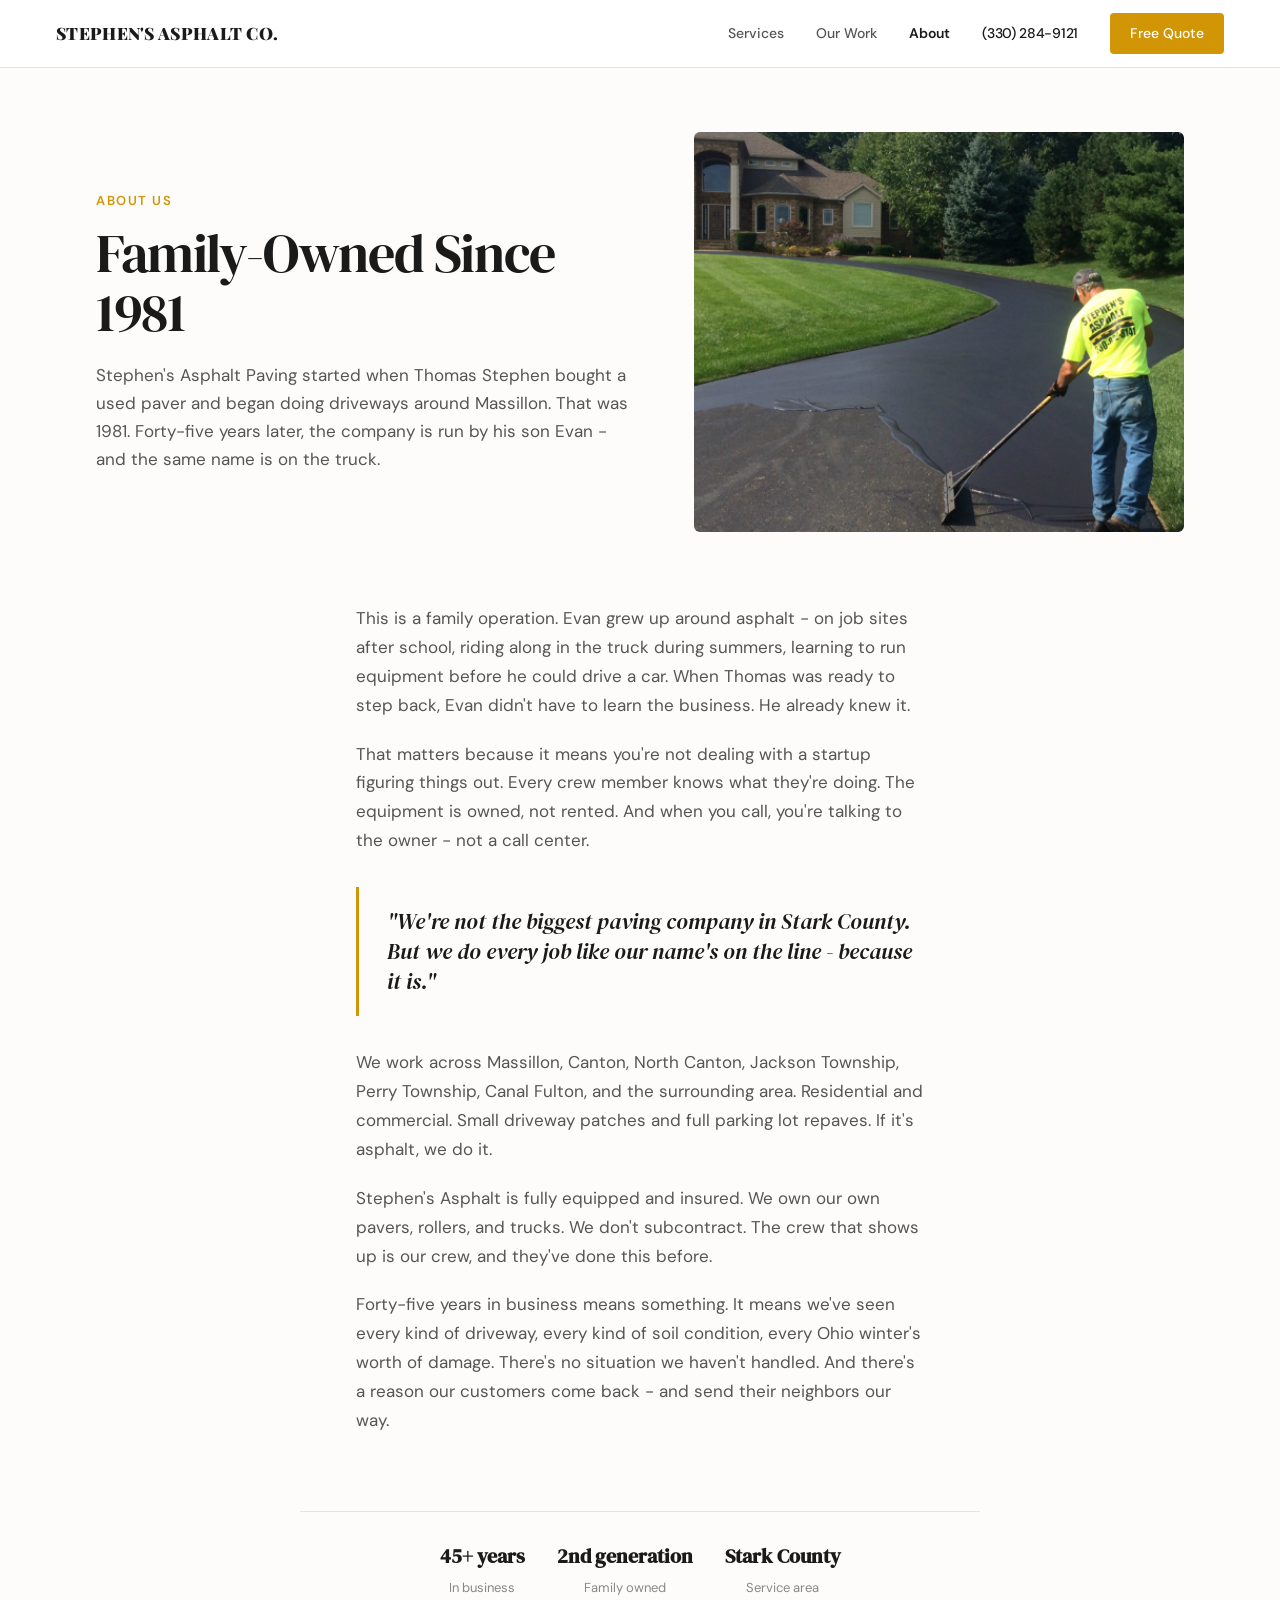
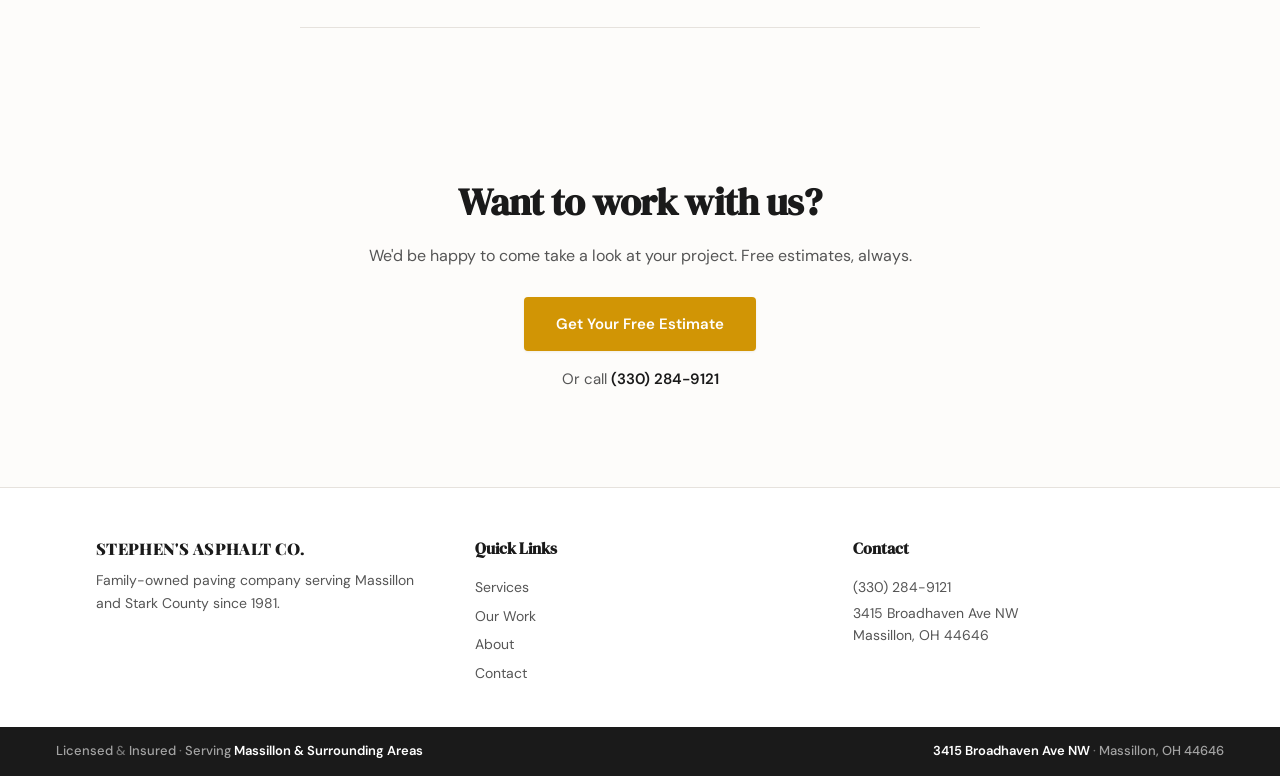
==== about.html @ 7da73d33 "Stephen's Asphalt Paving website" ====
<!DOCTYPE html>
<html lang="en">
<head>
  <meta charset="UTF-8">
  <meta name="viewport" content="width=device-width, initial-scale=1">
  <title>About Us | Stephen's Asphalt Paving - Family Owned Since 1981</title>
  <meta name="description" content="Stephen's Asphalt Paving has been family-owned since 1981. Now in our second generation, we pave driveways and parking lots across Massillon and Stark County, OH.">
  <meta name="robots" content="index, follow">

  <meta property="og:title" content="About Stephen's Asphalt Paving">
  <meta property="og:description" content="Family-owned since 1981. Two generations of asphalt paving in Massillon, OH.">

  <link rel="preconnect" href="https://fonts.googleapis.com">
  <link rel="preconnect" href="https://fonts.gstatic.com" crossorigin>
  <link href="https://fonts.googleapis.com/css2?family=DM+Sans:ital,opsz,wght@0,9..40,400;0,9..40,500;0,9..40,600;0,9..40,700;1,9..40,400&family=DM+Serif+Display&family=Playfair+Display:wght@700;800;900&display=swap" rel="stylesheet">
  <link rel="stylesheet" href="css/styles.css">
</head>
<body>

  <!-- NAV -->
  <nav class="nav">
    <a href="index.html" class="nav-brand">Stephen's Asphalt Co.</a>
    <div class="nav-links">
      <a href="services.html">Services</a>
      <a href="gallery.html">Our Work</a>
      <a href="about.html" class="active">About</a>
      <a href="tel:+13302849121" class="nav-phone">(330) 284-9121</a>
      <a href="contact.html" class="nav-cta">Free Quote</a>
    </div>
    <div class="nav-mobile-controls">
      <a href="tel:+13302849121" class="nav-mobile-phone">(330) 284-9121</a>
      <button class="hamburger" aria-label="Menu"><span></span><span></span><span></span></button>
    </div>
  </nav>
  <div class="nav-panel-overlay"></div>
  <div class="nav-panel">
    <a href="services.html">Services</a>
    <a href="gallery.html">Our Work</a>
    <a href="about.html">About</a>
    <a href="contact.html">Contact</a>
    <div class="nav-panel-phone">
      <a href="tel:+13302849121">(330) 284-9121</a>
      <a href="contact.html" class="btn-primary">Get Free Quote</a>
    </div>
  </div>

  <main>

    <!-- ABOUT INTRO -->
    <section class="container">
      <div class="about-intro reveal">
        <div class="about-intro-text">
          <div class="label">About Us</div>
          <h1>Family-Owned Since 1981</h1>
          <p>Stephen's Asphalt Paving started when Thomas Stephen bought a used paver and began doing driveways around Massillon. That was 1981. Forty-five years later, the company is run by his son Evan - and the same name is on the truck.</p>
        </div>
        <div class="about-intro-photo">
          <img src="img/photo-3.png" alt="Stephen's Asphalt crew member in branded shirt working on a driveway" loading="lazy">
        </div>
      </div>
    </section>


    <!-- STORY -->
    <section class="about-story reveal">
      <p>This is a family operation. Evan grew up around asphalt - on job sites after school, riding along in the truck during summers, learning to run equipment before he could drive a car. When Thomas was ready to step back, Evan didn't have to learn the business. He already knew it.</p>

      <p>That matters because it means you're not dealing with a startup figuring things out. Every crew member knows what they're doing. The equipment is owned, not rented. And when you call, you're talking to the owner - not a call center.</p>

      <blockquote>
        <p>"We're not the biggest paving company in Stark County. But we do every job like our name's on the line - because it is."</p>
      </blockquote>

      <p>We work across Massillon, Canton, North Canton, Jackson Township, Perry Township, Canal Fulton, and the surrounding area. Residential and commercial. Small driveway patches and full parking lot repaves. If it's asphalt, we do it.</p>

      <p>Stephen's Asphalt is fully equipped and insured. We own our own pavers, rollers, and trucks. We don't subcontract. The crew that shows up is our crew, and they've done this before.</p>

      <p>Forty-five years in business means something. It means we've seen every kind of driveway, every kind of soil condition, every Ohio winter's worth of damage. There's no situation we haven't handled. And there's a reason our customers come back - and send their neighbors our way.</p>
    </section>


    <!-- BY THE NUMBERS -->
    <div class="about-numbers reveal">
      <div class="about-number">
        <strong>45+ years</strong>
        <span>In business</span>
      </div>
      <div class="about-number">
        <strong>2nd generation</strong>
        <span>Family owned</span>
      </div>
      <div class="about-number">
        <strong>Stark County</strong>
        <span>Service area</span>
      </div>
    </div>


    <!-- FINAL CTA -->
    <section class="final-cta reveal">
      <div class="container">
        <h2>Want to work with us?</h2>
        <p>We'd be happy to come take a look at your project. Free estimates, always.</p>
        <a href="contact.html" class="btn-primary">Get Your Free Estimate</a>
        <div class="phone-fallback">
          Or call <a href="tel:+13302849121">(330) 284-9121</a>
        </div>
      </div>
    </section>

  </main>

  <!-- FOOTER -->
  <footer class="footer">
    <div class="container">
      <div class="footer-grid">
        <div class="footer-col">
          <div class="footer-brand">Stephen's Asphalt Co.</div>
          <p>Family-owned paving company serving Massillon and Stark County since 1981.</p>
        </div>
        <div class="footer-col">
          <h4>Quick Links</h4>
          <a href="services.html">Services</a>
          <a href="gallery.html">Our Work</a>
          <a href="about.html">About</a>
          <a href="contact.html">Contact</a>
        </div>
        <div class="footer-col">
          <h4>Contact</h4>
          <p><a href="tel:+13302849121">(330) 284-9121</a></p>
          <p>3415 Broadhaven Ave NW<br>Massillon, OH 44646</p>
        </div>
      </div>
    </div>
  </footer>
  <div class="bottom-bar">
    <div>Licensed <span>&amp;</span> Insured <span>&middot;</span> Serving <strong>Massillon &amp; Surrounding Areas</strong></div>
    <div><strong>3415 Broadhaven Ave NW</strong> <span>&middot;</span> Massillon, OH 44646</div>
  </div>

  <div class="sticky-call" id="stickyCall">
    <a href="tel:+13302849121">
      <svg width="18" height="18" viewBox="0 0 24 24" fill="none" stroke="currentColor" stroke-width="2" stroke-linecap="round" stroke-linejoin="round"><path d="M22 16.92v3a2 2 0 0 1-2.18 2 19.79 19.79 0 0 1-8.63-3.07 19.5 19.5 0 0 1-6-6 19.79 19.79 0 0 1-3.07-8.67A2 2 0 0 1 4.11 2h3a2 2 0 0 1 2 1.72 12.84 12.84 0 0 0 .7 2.81 2 2 0 0 1-.45 2.11L8.09 9.91a16 16 0 0 0 6 6l1.27-1.27a2 2 0 0 1 2.11-.45 12.84 12.84 0 0 0 2.81.7A2 2 0 0 1 22 16.92z"/></svg>
      Call (330) 284-9121
    </a>
  </div>

  <script src="js/main.js" defer></script>
</body>
</html>
---- css/styles.css ----
/* ============================================================
   STEPHEN'S ASPHALT PAVING - Design System
   Vibe: Editorial Luxury | Warm cream + gold accent
   Typography: DM Serif Display (headlines) + DM Sans (body)
   ============================================================ */

/* --- RESET --- */
*, *::before, *::after {
  margin: 0;
  padding: 0;
  box-sizing: border-box;
}

:root {
  /* Colors */
  --accent: #D19505;
  --accent-hover: #b8830a;
  --accent-faint: rgba(209, 149, 5, 0.08);
  --dark: #1a1a1a;
  --text: #2d2d2d;
  --text-mid: #555;
  --text-light: #888;
  --warm-white: #fdfcfa;
  --white: #ffffff;
  --border: #e6e2dd;
  --border-light: #f0ece7;

  /* Shadows - gold-tinted, multi-layer */
  --shadow-sm: 0 1px 3px rgba(0,0,0,0.05), 0 1px 2px rgba(209,149,5,0.03);
  --shadow-md: 0 4px 16px rgba(0,0,0,0.07), 0 2px 6px rgba(209,149,5,0.05);
  --shadow-lg: 0 12px 40px rgba(0,0,0,0.09), 0 4px 12px rgba(209,149,5,0.06);

  /* Typography */
  --font-brand: 'Playfair Display', Georgia, serif;
  --font-serif: 'DM Serif Display', Georgia, serif;
  --font-sans: 'DM Sans', -apple-system, system-ui, sans-serif;

  /* Spacing (8px base) */
  --sp-1: 8px;
  --sp-2: 16px;
  --sp-3: 24px;
  --sp-4: 32px;
  --sp-5: 40px;
  --sp-6: 48px;
  --sp-8: 64px;
  --sp-10: 80px;
  --sp-12: 96px;

  /* Layout */
  --container-max: 1200px;
  --container-pad: 24px;
  --nav-height: 64px;
}

html {
  scroll-behavior: smooth;
}

body {
  font-family: var(--font-sans);
  color: var(--text);
  background: var(--warm-white);
  -webkit-font-smoothing: antialiased;
  -moz-osx-font-smoothing: grayscale;
  line-height: 1.6;
  font-size: 16px;
  overflow-x: hidden;
}

body.nav-open {
  overflow: hidden;
}

img {
  max-width: 100%;
  height: auto;
  display: block;
}

a {
  color: inherit;
  text-decoration: none;
}

ul, ol {
  list-style: none;
}

button {
  font-family: inherit;
  cursor: pointer;
  border: none;
  background: none;
}

input, select, textarea {
  font-family: inherit;
  font-size: inherit;
}


/* --- TYPOGRAPHY --- */

.h1 {
  font-family: var(--font-serif);
  font-size: 34px;
  font-weight: 400;
  line-height: 1.1;
  letter-spacing: -0.5px;
  color: var(--dark);
}

.h2 {
  font-family: var(--font-serif);
  font-size: 28px;
  font-weight: 400;
  line-height: 1.15;
  letter-spacing: -0.4px;
  color: var(--dark);
}

.h3 {
  font-family: var(--font-serif);
  font-size: 22px;
  font-weight: 400;
  line-height: 1.2;
  letter-spacing: -0.3px;
  color: var(--dark);
}

.body-lg {
  font-size: 18px;
  line-height: 1.65;
  color: var(--text-mid);
}

.label {
  font-size: 13px;
  font-weight: 600;
  text-transform: uppercase;
  letter-spacing: 1.5px;
  color: var(--accent);
}

.container {
  max-width: var(--container-max);
  margin: 0 auto;
  padding: 0 var(--container-pad);
}


/* --- BUTTONS --- */

.btn-primary {
  display: inline-flex;
  align-items: center;
  justify-content: center;
  background: var(--accent);
  color: var(--white);
  padding: 15px 32px;
  border-radius: 4px;
  font-size: 15px;
  font-weight: 600;
  text-decoration: none;
  border: none;
  cursor: pointer;
  box-shadow: var(--shadow-sm);
  transition: background 0.3s cubic-bezier(0.32, 0.72, 0, 1),
              box-shadow 0.3s cubic-bezier(0.32, 0.72, 0, 1);
}

.btn-primary:hover {
  background: var(--accent-hover);
  box-shadow: var(--shadow-md);
}

.btn-primary:active {
  transform: scale(0.98);
}

.btn-primary--full {
  width: 100%;
}

.btn-outline {
  display: inline-flex;
  align-items: center;
  justify-content: center;
  background: transparent;
  color: var(--accent);
  padding: 14px 32px;
  border-radius: 4px;
  font-size: 15px;
  font-weight: 600;
  text-decoration: none;
  border: 1.5px solid var(--accent);
  cursor: pointer;
  transition: background 0.3s cubic-bezier(0.32, 0.72, 0, 1),
              color 0.3s cubic-bezier(0.32, 0.72, 0, 1);
}

.btn-outline:hover {
  background: var(--accent);
  color: var(--white);
}

.text-link {
  color: var(--accent);
  font-weight: 600;
  font-size: 15px;
  text-decoration: none;
  display: inline-flex;
  align-items: center;
  gap: 6px;
  transition: gap 0.3s cubic-bezier(0.32, 0.72, 0, 1);
}

.text-link:hover {
  gap: 10px;
}

.text-link svg {
  width: 16px;
  height: 16px;
}


/* --- NAVIGATION --- */

.nav {
  display: flex;
  align-items: center;
  justify-content: space-between;
  padding: 0 var(--container-pad);
  height: var(--nav-height);
  background: var(--white);
  border-bottom: 1px solid var(--border);
  position: sticky;
  top: 0;
  z-index: 100;
}

.nav-brand {
  font-family: var(--font-brand);
  font-size: 14px;
  font-weight: 900;
  color: var(--dark);
  letter-spacing: 0.5px;
  text-transform: uppercase;
  text-decoration: none;
  white-space: nowrap;
}

.nav-links {
  display: none;
  align-items: center;
  gap: 32px;
}

.nav-links a {
  font-size: 14px;
  font-weight: 500;
  color: var(--text-mid);
  text-decoration: none;
  transition: color 0.2s;
}

.nav-links a:hover {
  color: var(--dark);
}

.nav-links a.active {
  color: var(--dark);
  font-weight: 600;
}

.nav-phone {
  font-size: 15px;
  font-weight: 600;
  color: var(--dark) !important;
  letter-spacing: -0.3px;
}

.nav-cta {
  background: var(--accent);
  color: var(--white) !important;
  padding: 9px 20px;
  border-radius: 4px;
  font-weight: 600;
  font-size: 14px;
  transition: background 0.3s cubic-bezier(0.32, 0.72, 0, 1);
}

.nav-cta:hover {
  background: var(--accent-hover);
}

/* Mobile nav controls */
.nav-mobile-controls {
  display: flex;
  align-items: center;
  gap: 16px;
}

.nav-mobile-phone {
  font-size: 13px;
  font-weight: 600;
  color: var(--dark);
}

@media (max-width: 380px) {
  .nav-mobile-phone {
    display: none;
  }
}

.hamburger {
  display: flex;
  flex-direction: column;
  justify-content: center;
  gap: 5px;
  width: 28px;
  height: 28px;
  cursor: pointer;
  padding: 0;
  background: none;
  border: none;
}

.hamburger span {
  display: block;
  width: 100%;
  height: 2px;
  background: var(--dark);
  border-radius: 2px;
  transition: transform 0.4s cubic-bezier(0.32, 0.72, 0, 1),
              opacity 0.3s;
}

body.nav-open .hamburger span:nth-child(1) {
  transform: translateY(7px) rotate(45deg);
}

body.nav-open .hamburger span:nth-child(2) {
  opacity: 0;
}

body.nav-open .hamburger span:nth-child(3) {
  transform: translateY(-7px) rotate(-45deg);
}


/* Mobile slide-out panel */
.nav-panel {
  position: fixed;
  top: 0;
  right: 0;
  width: 300px;
  max-width: 85vw;
  height: 100vh;
  height: 100dvh;
  background: var(--white);
  z-index: 200;
  padding: 80px 32px 32px;
  display: flex;
  flex-direction: column;
  transform: translateX(100%);
  transition: transform 0.5s cubic-bezier(0.32, 0.72, 0, 1);
  box-shadow: -8px 0 40px rgba(0,0,0,0.08);
}

body.nav-open .nav-panel {
  transform: translateX(0);
}

.nav-panel-overlay {
  position: fixed;
  inset: 0;
  background: rgba(0,0,0,0.3);
  z-index: 150;
  opacity: 0;
  pointer-events: none;
  transition: opacity 0.4s;
}

body.nav-open .nav-panel-overlay {
  opacity: 1;
  pointer-events: auto;
}

.nav-panel a {
  display: block;
  font-size: 18px;
  font-weight: 500;
  color: var(--text);
  padding: 14px 0;
  border-bottom: 1px solid var(--border-light);
  text-decoration: none;
}

.nav-panel a:last-of-type {
  border-bottom: none;
}

.nav-panel-phone {
  margin-top: auto;
  padding-top: 24px;
  border-top: 1px solid var(--border);
}

.nav-panel-phone a {
  font-size: 20px;
  font-weight: 600;
  color: var(--dark);
  border: none;
  padding: 0 0 16px;
}

.nav-panel .btn-primary {
  width: 100%;
  text-align: center;
  margin-top: 12px;
}


/* --- HERO --- */

.hero {
  display: flex;
  flex-direction: column;
}

.hero-photo {
  position: relative;
  width: 100%;
  height: 280px;
  overflow: hidden;
}

.hero-photo img {
  width: 100%;
  height: 100%;
  object-fit: cover;
  object-position: center 35%;
}

.hero-text {
  padding: 40px var(--container-pad) 48px;
  align-items: flex-start;
}

.hero-location {
  font-size: 13px;
  font-weight: 600;
  color: var(--accent);
  text-transform: uppercase;
  letter-spacing: 1.5px;
  margin-bottom: 16px;
}

.hero h1 {
  font-family: var(--font-serif);
  font-size: 34px;
  font-weight: 400;
  line-height: 1.1;
  letter-spacing: -0.5px;
  color: var(--dark);
  margin-bottom: 18px;
}

.hero-desc {
  font-size: 17px;
  line-height: 1.6;
  color: var(--text-mid);
  margin-bottom: 28px;
  max-width: 440px;
}

.hero-ctas {
  display: flex;
  flex-direction: column;
  gap: 12px;
  align-items: flex-start;
}

.hero-ctas .btn-outline {
  display: inline-flex;
  align-items: center;
  gap: 8px;
}

.hero-ctas .btn-outline svg {
  width: 18px;
  height: 18px;
}

.hero-meta {
  display: flex;
  align-items: center;
  gap: 24px;
  margin-top: 36px;
  padding-top: 24px;
  border-top: 1px solid var(--border);
}

.hero-meta-item {
  display: flex;
  flex-direction: column;
}

.hero-meta-value {
  font-family: var(--font-serif);
  font-size: 26px;
  color: var(--dark);
  line-height: 1;
}

.hero-meta-label {
  font-size: 12px;
  color: var(--text-light);
  margin-top: 4px;
}

/* Google Reviews (OHB style) */
.google-reviews {
  display: flex;
  align-items: center;
  gap: 12px;
  text-decoration: none;
  flex-shrink: 0;
}

.google-g {
  flex-shrink: 0;
}

.google-reviews-info {
  display: flex;
  flex-direction: column;
  line-height: 1.2;
}

.google-reviews-info strong {
  font-size: 15px;
  font-weight: 700;
  color: var(--dark);
  display: inline-flex;
  align-items: center;
  gap: 6px;
}

.google-stars {
  display: inline-flex;
  gap: 2px;
}

.google-stars svg {
  width: 15px;
  height: 15px;
}

.google-reviews-info > span {
  font-size: 12px;
  color: var(--text-light);
  font-weight: 500;
  margin-top: 3px;
}

/* Mid-page CTA */
.mid-cta {
  padding: 40px 0 48px;
  border-top: 1px solid var(--border-light);
  border-bottom: 1px solid var(--border-light);
}

.hero-meta-divider {
  width: 1px;
  height: 36px;
  background: var(--border);
}

/* Review card - inline version for mobile */
.review-card {
  background: var(--white);
  padding: 20px 24px;
  border-radius: 6px;
  max-width: 340px;
  box-shadow: var(--shadow-md);
  margin: 0 var(--container-pad) 40px;
}

.review-card--overlay {
  display: none;
}

.review-stars {
  color: #D4A017;
  font-size: 14px;
  letter-spacing: 2px;
  margin-bottom: 8px;
}

.review-text {
  font-size: 14px;
  font-style: italic;
  color: var(--text);
  line-height: 1.55;
  margin-bottom: 8px;
}

.review-author {
  font-size: 12px;
  color: var(--text-light);
}


/* --- SECTIONS --- */

.section--tight {
  padding: 48px 0 40px;
}

.section--standard {
  padding: 64px 0 56px;
}

.section--spacious {
  padding: 80px 0 72px;
}


/* --- SERVICES PREVIEW (Homepage) --- */

.services-preview {
  display: flex;
  flex-direction: column;
  gap: 32px;
}

.services-preview-photo {
  border-radius: 6px;
  overflow: hidden;
  height: 260px;
}

.services-preview-photo img {
  width: 100%;
  height: 100%;
  object-fit: cover;
}

.services-preview-list {
  display: flex;
  flex-direction: column;
  gap: 0;
}

.service-item {
  padding: 18px 0 18px 20px;
  border-left: 3px solid var(--accent);
  margin-left: 0;
  transition: background 0.3s cubic-bezier(0.32, 0.72, 0, 1);
}

.service-item + .service-item {
  margin-top: 2px;
}

.service-item:hover {
  background: var(--accent-faint);
}

.service-item h3 {
  font-family: var(--font-serif);
  font-size: 20px;
  font-weight: 400;
  color: var(--dark);
  margin-bottom: 4px;
}

.service-item p {
  font-size: 15px;
  color: var(--text-mid);
  line-height: 1.5;
}


/* --- REVIEW + PHOTO SECTION --- */

.review-photo-section {
  display: flex;
  flex-direction: column;
  gap: 32px;
}

.review-standalone {
  background: var(--white);
  padding: 28px 28px;
  border-radius: 6px;
  box-shadow: var(--shadow-md);
}

.review-standalone .review-stars {
  font-size: 15px;
  margin-bottom: 12px;
}

.review-standalone .review-text {
  font-size: 16px;
  line-height: 1.6;
  margin-bottom: 12px;
}

.review-standalone .review-author {
  font-size: 13px;
}

.review-source {
  margin-top: 16px;
  font-size: 13px;
  color: var(--text-light);
}

.review-source a {
  color: var(--accent);
  font-weight: 500;
}

.review-photo-img {
  border-radius: 6px;
  overflow: hidden;
  height: 300px;
}

.review-photo-img img {
  width: 100%;
  height: 100%;
  object-fit: cover;
}


/* --- DARK CTA BAND --- */

.cta-band {
  background: var(--dark);
  padding: 64px 0 56px;
}

.cta-band-inner {
  max-width: 600px;
}

.cta-band .gold-rule {
  width: 48px;
  height: 2px;
  background: var(--accent);
  margin-bottom: 24px;
}

.cta-band h2 {
  font-family: var(--font-serif);
  font-size: 28px;
  font-weight: 400;
  color: var(--white);
  line-height: 1.15;
  letter-spacing: -0.3px;
  margin-bottom: 16px;
}

.cta-band p {
  color: rgba(255,255,255,0.65);
  font-size: 16px;
  line-height: 1.6;
  margin-bottom: 24px;
}

.cta-band .text-link {
  color: var(--accent);
}


/* --- FINAL CTA --- */

.final-cta {
  text-align: center;
  padding: 72px 0 80px;
}

.final-cta h2 {
  font-family: var(--font-serif);
  font-size: 28px;
  color: var(--dark);
  margin-bottom: 10px;
}

.final-cta p {
  color: var(--text-mid);
  font-size: 16px;
  margin-bottom: 28px;
}

.final-cta .phone-fallback {
  margin-top: 16px;
  font-size: 15px;
  color: var(--text-mid);
}

.final-cta .phone-fallback a {
  color: var(--dark);
  font-weight: 600;
}


/* --- PAGE HEADER (interior pages) --- */

.page-header {
  padding: 48px 0 40px;
  border-bottom: 1px solid var(--border);
}

.page-header .label {
  margin-bottom: 12px;
}

.page-header h1 {
  font-family: var(--font-serif);
  font-size: 34px;
  font-weight: 400;
  line-height: 1.1;
  letter-spacing: -0.5px;
  color: var(--dark);
  margin-bottom: 10px;
}

.page-header p {
  font-size: 17px;
  color: var(--text-mid);
  line-height: 1.6;
  max-width: 560px;
}


/* --- SERVICES PAGE --- */

.service-section {
  padding: 56px 0;
  border-bottom: 1px solid var(--border-light);
}

.service-section:last-of-type {
  border-bottom: none;
}

.service-full-photo {
  border-radius: 6px;
  overflow: hidden;
  height: 280px;
  margin-bottom: 32px;
}

.service-full-photo img {
  width: 100%;
  height: 100%;
  object-fit: cover;
}

.service-content h2 {
  font-family: var(--font-serif);
  font-size: 28px;
  font-weight: 400;
  color: var(--dark);
  margin-bottom: 16px;
}

.service-content p {
  font-size: 16px;
  line-height: 1.65;
  color: var(--text-mid);
  margin-bottom: 16px;
  max-width: 640px;
}

.service-split {
  display: flex;
  flex-direction: column;
  gap: 28px;
}

.service-split-photo {
  border-radius: 6px;
  overflow: hidden;
  height: 260px;
}

.service-split-photo img {
  width: 100%;
  height: 100%;
  object-fit: cover;
}

/* Pull quote (inline review) */
.pull-quote {
  border-left: 3px solid var(--accent);
  padding: 16px 0 16px 24px;
  margin: 24px 0;
  max-width: 560px;
}

.pull-quote p {
  font-style: italic;
  font-size: 16px;
  color: var(--text);
  line-height: 1.55;
  margin-bottom: 6px;
}

.pull-quote cite {
  font-style: normal;
  font-size: 13px;
  color: var(--text-light);
}

/* Gold bullet list */
.gold-list {
  margin: 16px 0 20px;
}

.gold-list li {
  font-size: 16px;
  color: var(--text-mid);
  padding: 6px 0 6px 24px;
  position: relative;
}

.gold-list li::before {
  content: '';
  position: absolute;
  left: 0;
  top: 14px;
  width: 8px;
  height: 8px;
  background: var(--accent);
  border-radius: 50%;
}


/* --- ABOUT PAGE --- */

.about-intro {
  display: flex;
  flex-direction: column;
  gap: 32px;
  padding: 48px 0 56px;
}

.about-intro-text .label {
  margin-bottom: 12px;
}

.about-intro-text h1 {
  font-family: var(--font-serif);
  font-size: 34px;
  font-weight: 400;
  line-height: 1.1;
  letter-spacing: -0.5px;
  color: var(--dark);
  margin-bottom: 18px;
}

.about-intro-text p {
  font-size: 17px;
  line-height: 1.65;
  color: var(--text-mid);
}

.about-intro-photo {
  border-radius: 6px;
  overflow: hidden;
  height: 300px;
}

.about-intro-photo img {
  width: 100%;
  height: 100%;
  object-fit: cover;
  object-position: center 30%;
}

.about-story {
  max-width: 680px;
  margin: 0 auto;
  padding: 0 var(--container-pad) 56px;
}

.about-story p {
  font-size: 17px;
  line-height: 1.7;
  color: var(--text-mid);
  margin-bottom: 20px;
}

.about-story blockquote {
  border-left: 3px solid var(--accent);
  padding: 20px 0 20px 28px;
  margin: 32px 0;
}

.about-story blockquote p {
  font-family: var(--font-serif);
  font-size: 22px;
  font-style: italic;
  color: var(--dark);
  line-height: 1.35;
  margin-bottom: 0;
}

.about-numbers {
  display: flex;
  justify-content: center;
  gap: 32px;
  padding: 28px 0;
  border-top: 1px solid var(--border);
  border-bottom: 1px solid var(--border);
  max-width: 680px;
  margin: 0 auto 56px;
  flex-wrap: wrap;
}

.about-number {
  text-align: center;
}

.about-number strong {
  display: block;
  font-family: var(--font-serif);
  font-size: 20px;
  color: var(--dark);
  margin-bottom: 2px;
}

.about-number span {
  font-size: 13px;
  color: var(--text-light);
}


/* --- GALLERY --- */

.gallery-grid {
  display: grid;
  grid-template-columns: 1fr;
  gap: 16px;
  padding: 40px 0 48px;
}

.gallery-item {
  cursor: pointer;
}

.gallery-item figure {
  border-radius: 6px;
  overflow: hidden;
}

.gallery-item img {
  width: 100%;
  height: 260px;
  object-fit: cover;
  transition: transform 0.6s cubic-bezier(0.32, 0.72, 0, 1),
              filter 0.6s cubic-bezier(0.32, 0.72, 0, 1);
}

.gallery-item:hover img {
  transform: scale(1.02);
  filter: brightness(1.04) contrast(1.02);
}

.gallery-item figcaption {
  font-size: 13px;
  color: var(--text-light);
  margin-top: 8px;
  padding-left: 2px;
}

.gallery-item--wide img {
  height: 320px;
}


/* --- LIGHTBOX --- */

.lightbox {
  position: fixed;
  inset: 0;
  z-index: 500;
  background: rgba(0,0,0,0.92);
  display: flex;
  align-items: center;
  justify-content: center;
  opacity: 0;
  pointer-events: none;
  transition: opacity 0.3s;
}

.lightbox.is-active {
  opacity: 1;
  pointer-events: auto;
}

.lightbox img {
  max-width: 90vw;
  max-height: 85vh;
  border-radius: 4px;
  object-fit: contain;
}

.lightbox-close {
  position: absolute;
  top: 20px;
  right: 24px;
  width: 40px;
  height: 40px;
  display: flex;
  align-items: center;
  justify-content: center;
  color: white;
  font-size: 28px;
  cursor: pointer;
  opacity: 0.7;
  transition: opacity 0.2s;
  background: none;
  border: none;
}

.lightbox-close:hover {
  opacity: 1;
}

.lightbox-nav {
  position: absolute;
  top: 50%;
  transform: translateY(-50%);
  width: 48px;
  height: 48px;
  display: flex;
  align-items: center;
  justify-content: center;
  color: white;
  font-size: 24px;
  cursor: pointer;
  opacity: 0.6;
  transition: opacity 0.2s;
  background: none;
  border: none;
}

.lightbox-nav:hover {
  opacity: 1;
}

.lightbox-prev {
  left: 16px;
}

.lightbox-next {
  right: 16px;
}


/* --- CONTACT PAGE --- */

.contact-layout {
  display: flex;
  flex-direction: column-reverse;
  gap: 40px;
  padding: 48px 0 56px;
}

.contact-card {
  background: var(--white);
  border-radius: 6px;
  padding: 28px;
  box-shadow: var(--shadow-md);
}

.contact-card-phone {
  font-size: 22px;
  font-weight: 600;
  color: var(--dark);
  margin-bottom: 20px;
  display: block;
}

.contact-card dt {
  font-size: 12px;
  font-weight: 600;
  text-transform: uppercase;
  letter-spacing: 1px;
  color: var(--text-light);
  margin-bottom: 4px;
  margin-top: 16px;
}

.contact-card dt:first-of-type {
  margin-top: 0;
}

.contact-card dd {
  font-size: 15px;
  color: var(--text);
  line-height: 1.5;
}

/* Form */
.contact-form {
  display: flex;
  flex-direction: column;
  gap: 20px;
}

.form-group {
  display: flex;
  flex-direction: column;
  gap: 6px;
}

.form-group label {
  font-size: 14px;
  font-weight: 600;
  color: var(--dark);
}

.form-group .optional {
  font-weight: 400;
  color: var(--text-light);
  font-size: 13px;
}

.form-group input,
.form-group select,
.form-group textarea {
  padding: 12px 14px;
  border: 1px solid var(--border);
  border-radius: 4px;
  font-size: 16px;
  color: var(--text);
  background: var(--white);
  transition: border-color 0.2s;
  -webkit-appearance: none;
}

.form-group input:focus,
.form-group select:focus,
.form-group textarea:focus {
  outline: none;
  border-color: var(--accent);
  box-shadow: 0 0 0 3px var(--accent-faint);
}

.form-group textarea {
  resize: vertical;
  min-height: 100px;
}

.form-group select {
  background-image: url("data:image/svg+xml,%3Csvg xmlns='http://www.w3.org/2000/svg' width='12' height='8' viewBox='0 0 12 8'%3E%3Cpath fill='%23888' d='M1.4 0L6 4.6 10.6 0 12 1.4 6 7.4 0 1.4z'/%3E%3C/svg%3E");
  background-repeat: no-repeat;
  background-position: right 14px center;
  padding-right: 36px;
}

.form-row {
  display: flex;
  flex-direction: column;
  gap: 20px;
}

.form-note {
  font-size: 13px;
  color: var(--text-light);
  margin-top: -8px;
}

/* Form success/error */
.form-success {
  text-align: center;
  padding: 40px 20px;
}

.form-success h3 {
  font-family: var(--font-serif);
  font-size: 24px;
  color: var(--dark);
  margin-bottom: 10px;
}

.form-success p {
  color: var(--text-mid);
  font-size: 16px;
}

.form-error {
  background: #fef2f2;
  border: 1px solid #fecaca;
  border-radius: 4px;
  padding: 12px 16px;
  font-size: 14px;
  color: #991b1b;
}


/* --- FOOTER --- */

.footer {
  background: var(--white);
  border-top: 1px solid var(--border);
  padding: 48px 0 40px;
}

.footer-grid {
  display: flex;
  flex-direction: column;
  gap: 32px;
}

.footer-col h4 {
  font-family: var(--font-serif);
  font-size: 16px;
  color: var(--dark);
  margin-bottom: 12px;
}

.footer-col p,
.footer-col a {
  font-size: 14px;
  color: var(--text-mid);
  line-height: 1.6;
}

.footer-col a {
  display: block;
  padding: 3px 0;
  transition: color 0.2s;
}

.footer-col a:hover {
  color: var(--accent);
}

.footer-brand {
  font-family: var(--font-brand);
  font-size: 16px;
  font-weight: 900;
  color: var(--dark);
  text-transform: uppercase;
  letter-spacing: 0.3px;
  margin-bottom: 8px;
}

.bottom-bar {
  background: var(--dark);
  padding: 14px var(--container-pad);
  display: flex;
  flex-direction: column;
  gap: 4px;
  font-size: 13px;
  font-weight: 500;
  color: rgba(255,255,255,0.6);
  text-align: center;
}

.bottom-bar span {
  color: rgba(255,255,255,0.4);
}

.bottom-bar strong {
  color: var(--white);
  font-weight: 600;
}


/* --- STICKY MOBILE CALL BAR --- */

.sticky-call {
  position: fixed;
  bottom: 0;
  left: 0;
  right: 0;
  z-index: 90;
  background: var(--dark);
  padding: 10px 16px;
  transform: translateY(100%);
  transition: transform 0.4s cubic-bezier(0.32, 0.72, 0, 1);
}

.sticky-call.is-visible {
  transform: translateY(0);
}

.sticky-call a {
  display: flex;
  align-items: center;
  justify-content: center;
  gap: 8px;
  background: var(--accent);
  color: var(--white);
  padding: 14px;
  border-radius: 4px;
  font-size: 16px;
  font-weight: 600;
  text-decoration: none;
}


/* --- SCROLL REVEAL --- */

.reveal {
  opacity: 0;
  transform: translateY(24px);
  transition: opacity 0.7s cubic-bezier(0.32, 0.72, 0, 1),
              transform 0.7s cubic-bezier(0.32, 0.72, 0, 1);
}

.reveal.is-visible {
  opacity: 1;
  transform: translateY(0);
}


/* ============================================================
   TABLET (640px+)
   ============================================================ */

@media (min-width: 640px) {
  .h1, .hero h1, .about-intro-text h1, .page-header h1 {
    font-size: 42px;
    letter-spacing: -0.8px;
  }

  .hero-ctas {
    flex-direction: row;
    gap: 14px;
  }

  .h2, .cta-band h2, .final-cta h2, .service-content h2 {
    font-size: 34px;
    letter-spacing: -0.5px;
  }

  .gallery-grid {
    grid-template-columns: 1fr 1fr;
  }

  .gallery-item--wide {
    grid-column: 1 / -1;
  }

  .gallery-item--wide img {
    height: 380px;
  }

  .form-row {
    flex-direction: row;
    gap: 16px;
  }

  .form-row .form-group {
    flex: 1;
  }

  .bottom-bar {
    flex-direction: row;
    justify-content: space-between;
    text-align: left;
  }

  .footer-grid {
    flex-direction: row;
    gap: 48px;
  }

  .footer-col {
    flex: 1;
  }
}


/* ============================================================
   DESKTOP (960px+)
   ============================================================ */

@media (min-width: 960px) {
  :root {
    --container-pad: 56px;
    --nav-height: 68px;
  }

  .h1, .hero h1, .about-intro-text h1, .page-header h1 {
    font-size: 50px;
    letter-spacing: -1.2px;
  }

  .h2, .cta-band h2, .final-cta h2, .service-content h2 {
    font-size: 38px;
    letter-spacing: -0.7px;
  }

  /* Nav: desktop brand + links */
  .nav-brand {
    font-size: 17px;
    letter-spacing: 0.3px;
  }

  .nav-links {
    display: flex;
  }

  .nav-mobile-controls,
  .nav-panel,
  .nav-panel-overlay {
    display: none !important;
  }

  /* Hero: side-by-side, full viewport */
  .hero {
    display: grid;
    grid-template-columns: 1fr 1fr;
    min-height: calc(100dvh - var(--nav-height));
  }

  .hero-text {
    display: flex;
    flex-direction: column;
    justify-content: center;
    padding: 64px 72px 64px 80px;
    order: 1;
  }

  .hero h1 {
    font-size: 56px;
    letter-spacing: -1.4px;
    line-height: 1.05;
    margin-bottom: 24px;
  }

  .hero-desc {
    font-size: 18px;
    line-height: 1.65;
    max-width: 460px;
  }

  .hero .btn-primary {
    padding: 17px 36px;
    font-size: 16px;
  }

  .hero .btn-outline {
    padding: 16px 36px;
    font-size: 16px;
  }

  .hero-photo {
    height: auto;
    min-height: 0;
    order: 2;
    padding: 20px 28px 20px 20px;
    background: var(--warm-white);
    overflow: visible;
  }

  .hero-photo img {
    border-radius: 10px;
    height: 100%;
    min-height: calc(100dvh - var(--nav-height) - 40px);
    object-fit: cover;
  }

  .review-card {
    display: none;
  }

  .review-card--overlay {
    display: block;
    position: absolute;
    bottom: 32px;
    left: 32px;
    background: var(--white);
    padding: 20px 24px;
    border-radius: 6px;
    max-width: 320px;
    box-shadow: var(--shadow-lg);
    z-index: 2;
  }

  /* Services preview: side by side */
  .services-preview {
    flex-direction: row;
    gap: 48px;
  }

  .services-preview-photo {
    flex: 0 0 55%;
    height: 380px;
  }

  .services-preview-list {
    flex: 1;
    justify-content: center;
  }

  /* Review + photo: side by side */
  .review-photo-section {
    flex-direction: row;
    align-items: center;
    gap: 48px;
  }

  .review-photo-section > :first-child {
    flex: 0 0 38%;
  }

  .review-photo-section > :last-child {
    flex: 1;
  }

  .review-photo-img {
    height: 360px;
    margin-top: -24px;
    margin-bottom: -24px;
  }

  /* CTA band */
  .cta-band {
    padding: 80px 0 72px;
  }

  /* Services page: split layout */
  .service-split {
    flex-direction: row;
    align-items: flex-start;
    gap: 48px;
  }

  .service-split-text {
    flex: 1;
  }

  .service-split-photo {
    flex: 0 0 40%;
    height: 300px;
  }

  .service-full-photo {
    height: 380px;
  }

  /* About page */
  .about-intro {
    flex-direction: row;
    align-items: center;
    gap: 56px;
    padding: 64px 0 72px;
  }

  .about-intro-text {
    flex: 1;
  }

  .about-intro-photo {
    flex: 0 0 45%;
    height: 400px;
  }

  /* Contact: side by side */
  .contact-layout {
    flex-direction: row;
    gap: 56px;
    padding: 56px 0 72px;
  }

  .contact-layout > :first-child {
    flex: 1;
  }

  .contact-layout > :last-child {
    flex: 0 0 38%;
  }

  /* Gallery */
  .gallery-item img {
    height: 340px;
  }

  .gallery-item--wide img {
    height: 440px;
  }

  /* Sections */
  .section--tight {
    padding: 56px 0 48px;
  }

  .section--standard {
    padding: 80px 0 72px;
  }

  .section--spacious {
    padding: 96px 0 88px;
  }

  .final-cta {
    padding: 88px 0 96px;
  }

  /* Hide sticky call on desktop */
  .sticky-call {
    display: none;
  }
}


/* ============================================================
   WIDE (1200px+)
   ============================================================ */

@media (min-width: 1200px) {
  .hero h1 {
    font-size: 62px;
    letter-spacing: -1.8px;
  }

  .about-intro-text h1 {
    font-size: 54px;
    letter-spacing: -1.4px;
  }
}
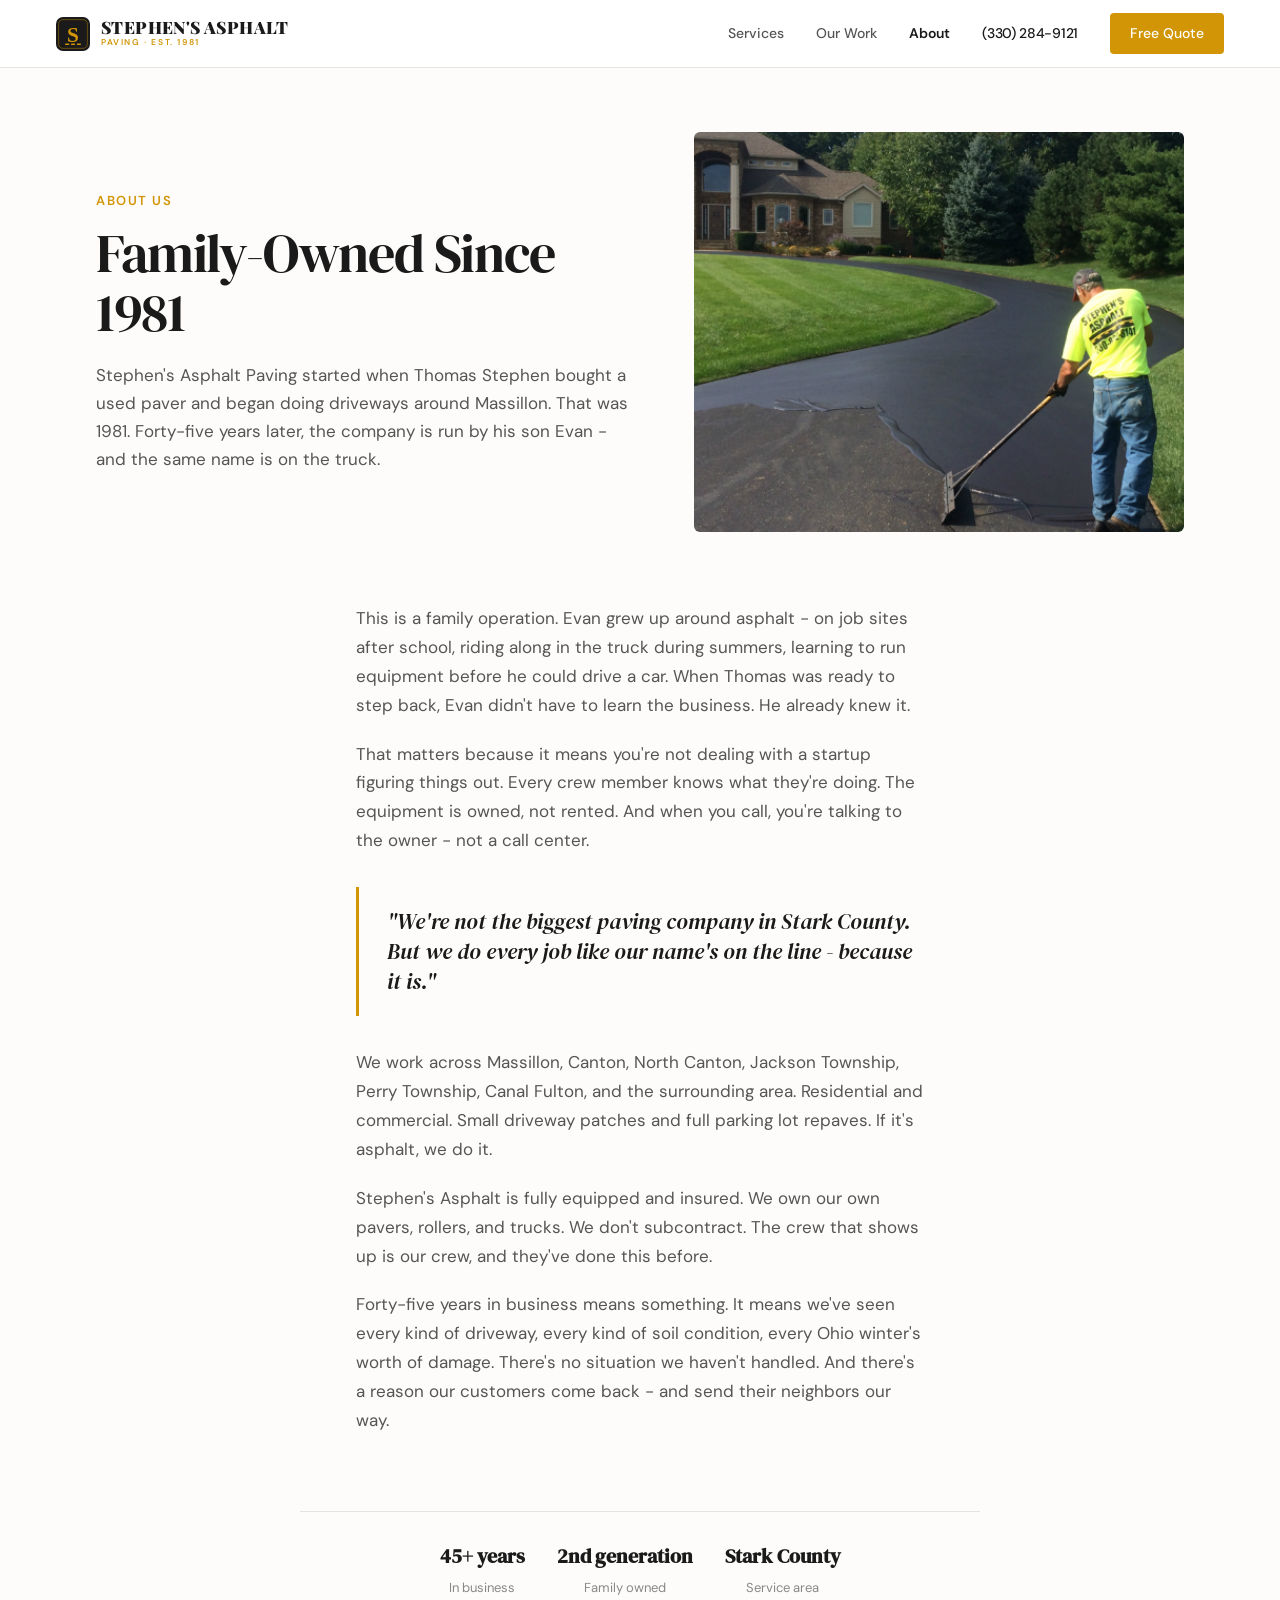
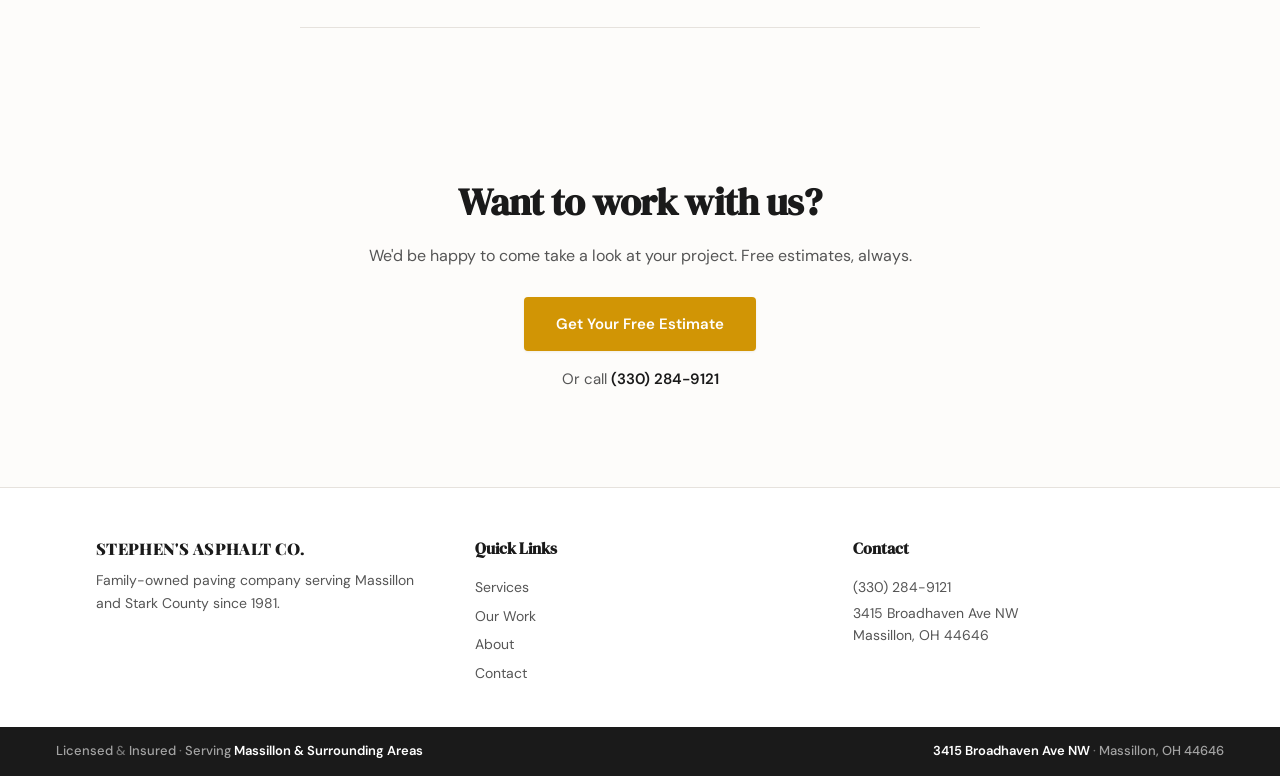
==== commit 299f6bbc: "Add real favicon + header logo lockup (replace Weebly default 'W')" ====
--- a/about.html
+++ b/about.html
@@ -13,13 +13,20 @@
   <link rel="preconnect" href="https://fonts.googleapis.com">
   <link rel="preconnect" href="https://fonts.gstatic.com" crossorigin>
   <link href="https://fonts.googleapis.com/css2?family=DM+Sans:ital,opsz,wght@0,9..40,400;0,9..40,500;0,9..40,600;0,9..40,700;1,9..40,400&family=DM+Serif+Display&family=Playfair+Display:wght@700;800;900&display=swap" rel="stylesheet">
+    <link rel="icon" href="/favicon.ico" sizes="any">
+  <link rel="icon" type="image/svg+xml" href="/favicon.svg">
+  <link rel="icon" type="image/png" sizes="96x96" href="/favicon-96.png">
+  <link rel="icon" type="image/png" sizes="32x32" href="/favicon-32.png">
+  <link rel="icon" type="image/png" sizes="16x16" href="/favicon-16.png">
+  <link rel="apple-touch-icon" sizes="180x180" href="/apple-touch-icon.png">
+  <meta name="theme-color" content="#1a1a1a">
   <link rel="stylesheet" href="css/styles.css">
 </head>
 <body>
 
   <!-- NAV -->
   <nav class="nav">
-    <a href="index.html" class="nav-brand">Stephen's Asphalt Co.</a>
+    <a href="index.html" class="nav-brand" aria-label="Stephen's Asphalt Paving, established 1981"><img src="/favicon.svg" alt="" class="nav-mark" width="34" height="34"><span class="nav-wordmark"><span class="nav-name">Stephen's Asphalt</span><span class="nav-tag">Paving &middot; Est. 1981</span></span></a>
     <div class="nav-links">
       <a href="services.html">Services</a>
       <a href="gallery.html">Our Work</a>
--- a/css/styles.css
+++ b/css/styles.css
@@ -1734,3 +1734,12 @@
     letter-spacing: -1.4px;
   }
 }
+
+
+/* === Logo lockup (added 6/18/26) === */
+.nav-brand { display: inline-flex; align-items: center; gap: 11px; text-decoration: none; }
+.nav-brand .nav-mark { display: block; width: 34px; height: 34px; border-radius: 7px; flex: none; }
+.nav-wordmark { display: flex; flex-direction: column; line-height: 1; }
+.nav-name { font-family: var(--font-brand); font-weight: 900; font-size: 17px; letter-spacing: 0.4px; text-transform: uppercase; color: var(--dark); }
+.nav-tag { font-family: var(--font-sans); font-weight: 600; font-size: 8.5px; letter-spacing: 1.6px; text-transform: uppercase; color: var(--accent); margin-top: 3px; }
+@media (max-width: 600px) { .nav-tag { display: none; } .nav-name { font-size: 15px; } .nav-brand .nav-mark { width: 30px; height: 30px; } }
